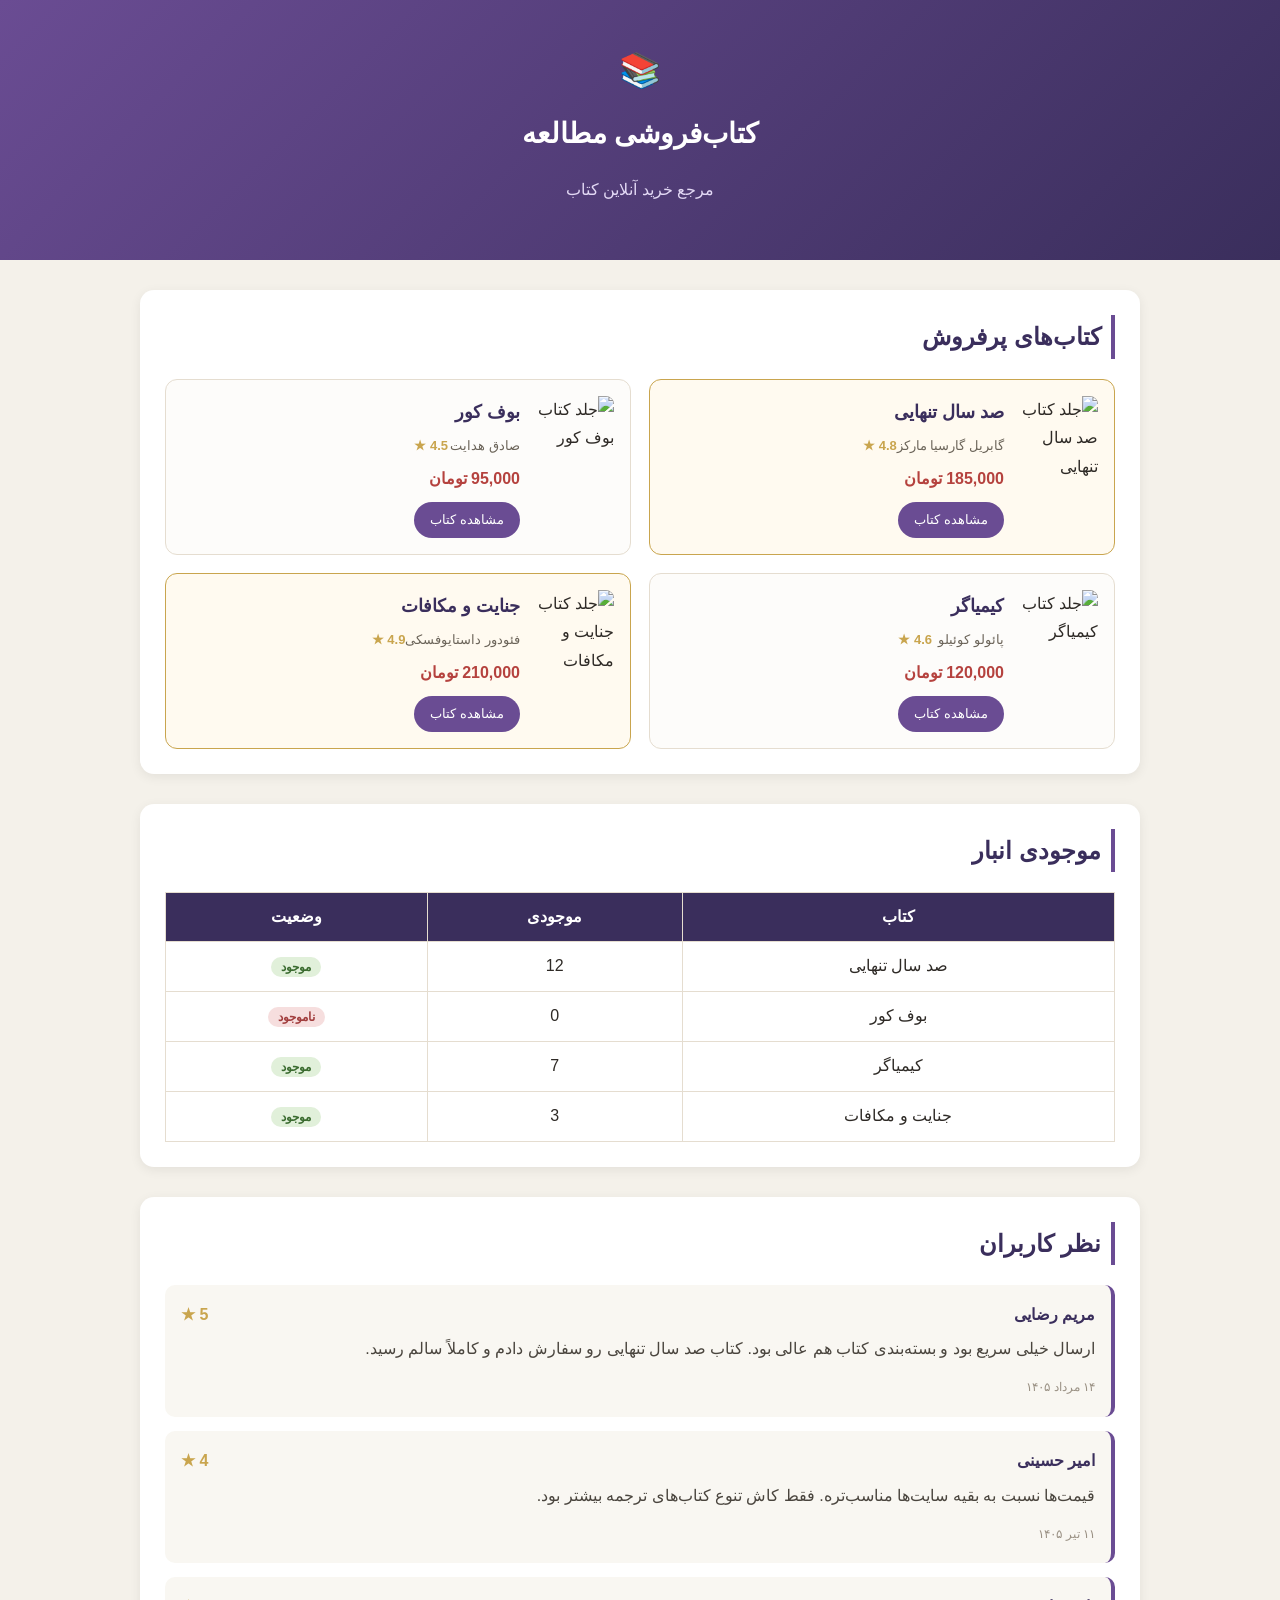
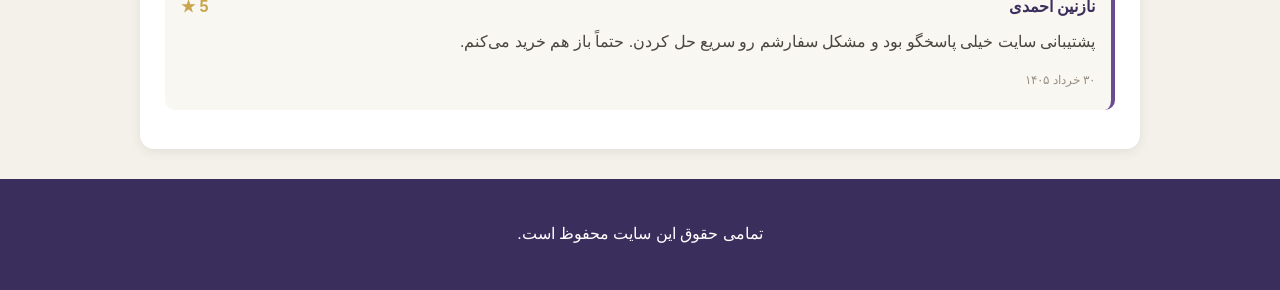
==== index.html @ b106aa8d "Add files via upload" ====
<!DOCTYPE html>
<html lang="fa" dir="rtl">

<head>
    <meta charset="UTF-8">
    <title>کتاب‌فروشی مطالعه</title>
    <link rel="stylesheet" href="style.css">
</head>

<body>

    <header id="header">
        <span class="logo">📚</span>
        <h1>کتاب‌فروشی مطالعه</h1>
        <p class="description">مرجع خرید آنلاین کتاب</p>
    </header>

    <main>

        <section id="books" class="section">

            <h2>کتاب‌های پرفروش</h2>

            <div class="book-grid">

                <article class="book" data-id="1" data-featured="true">
                    <img class="book-cover" src="https://picsum.photos/seed/book1/160/220" alt="جلد کتاب صد سال تنهایی">
                    <div class="book-body">
                        <h3 class="book-title">صد سال تنهایی</h3>
                        <div class="meta">
                            <span class="author">گابریل گارسیا مارکز</span>
                            <span class="rating" data-value="4.8">4.8 ★</span>
                        </div>
                        <span class="price" data-toman="185000">185,000 تومان</span>
                        <a class="book-link" href="https://www.iranketab.ir/book/155-one-hundred-years-of-solitude">مشاهده کتاب</a>
                    </div>
                </article>

                <article class="book" data-id="2" data-featured="false">
                    <img class="book-cover" src="https://picsum.photos/seed/book2/160/220" alt="جلد کتاب بوف کور">
                    <div class="book-body">
                        <h3 class="book-title">بوف کور</h3>
                        <div class="meta">
                            <span class="author">صادق هدایت</span>
                            <span class="rating" data-value="4.5">4.5 ★</span>
                        </div>
                        <span class="price" data-toman="95000">95,000 تومان</span>
                        <a class="book-link" href="https://www.iranketab.ir/book/1335-the-blind-owl">مشاهده کتاب</a>
                    </div>
                </article>

                <article class="book" data-id="3" data-featured="false">
                    <img class="book-cover" src="https://picsum.photos/seed/book3/160/220" alt="جلد کتاب کیمیاگر">
                    <div class="book-body">
                        <h3 class="book-title">کیمیاگر</h3>
                        <div class="meta">
                            <span class="author">پائولو کوئیلو</span>
                            <span class="rating" data-value="4.6">4.6 ★</span>
                        </div>
                        <span class="price" data-toman="120000">120,000 تومان</span>
                        <a class="book-link" href="https://taaghche.com/book/1014/%DA%A9%DB%8C%D9%85%DB%8C%D8%A7%DA%AF%D8%B1">مشاهده کتاب</a>
                    </div>
                </article>

                <article class="book" data-id="4" data-featured="true">
                    <img class="book-cover" src="https://picsum.photos/seed/book4/160/220" alt="جلد کتاب جنایت و مکافات">
                    <div class="book-body">
                        <h3 class="book-title">جنایت و مکافات</h3>
                        <div class="meta">
                            <span class="author">فئودور داستایوفسکی</span>
                            <span class="rating" data-value="4.9">4.9 ★</span>
                        </div>
                        <span class="price" data-toman="210000">210,000 تومان</span>
                        <a class="book-link" href="https://www.iranketab.ir/book/849-crime-and-punishment">مشاهده کتاب</a>
                    </div>
                </article>

            </div>

        </section>

        <section id="stock" class="section">

            <h2>موجودی انبار</h2>

            <table id="stock-table">
                <thead>
                    <tr>
                        <th>کتاب</th>
                        <th>موجودی</th>
                        <th>وضعیت</th>
                    </tr>
                </thead>
                <tbody>
                    <tr>
                        <td>صد سال تنهایی</td>
                        <td>12</td>
                        <td><span class="badge in-stock">موجود</span></td>
                    </tr>
                    <tr>
                        <td>بوف کور</td>
                        <td>0</td>
                        <td><span class="badge out-of-stock">ناموجود</span></td>
                    </tr>
                    <tr>
                        <td>کیمیاگر</td>
                        <td>7</td>
                        <td><span class="badge in-stock">موجود</span></td>
                    </tr>
                    <tr>
                        <td>جنایت و مکافات</td>
                        <td>3</td>
                        <td><span class="badge in-stock">موجود</span></td>
                    </tr>
                </tbody>
            </table>

        </section>

        <section id="reviews" class="section">

            <h2>نظر کاربران</h2>

            <div class="review-list">

                <div class="review" data-user-id="101">
                    <div class="review-head">
                        <span class="user-name">مریم رضایی</span>
                        <span class="review-rating" data-value="5">5 ★</span>
                    </div>
                    <p class="review-text">
                        ارسال خیلی سریع بود و بسته‌بندی کتاب هم عالی بود. کتاب صد سال تنهایی رو سفارش دادم و کاملاً سالم رسید.
                    </p>
                    <span class="review-date" data-date="2026-08-14">۱۴ مرداد ۱۴۰۵</span>
                </div>

                <div class="review" data-user-id="102">
                    <div class="review-head">
                        <span class="user-name">امیر حسینی</span>
                        <span class="review-rating" data-value="4">4 ★</span>
                    </div>
                    <p class="review-text">
                        قیمت‌ها نسبت به بقیه سایت‌ها مناسب‌تره. فقط کاش تنوع کتاب‌های ترجمه بیشتر بود.
                    </p>
                    <span class="review-date" data-date="2026-07-02">۱۱ تیر ۱۴۰۵</span>
                </div>

                <div class="review" data-user-id="103">
                    <div class="review-head">
                        <span class="user-name">نازنین احمدی</span>
                        <span class="review-rating" data-value="5">5 ★</span>
                    </div>
                    <p class="review-text">
                        پشتیبانی سایت خیلی پاسخگو بود و مشکل سفارشم رو سریع حل کردن. حتماً باز هم خرید می‌کنم.
                    </p>
                    <span class="review-date" data-date="2026-06-20">۳۰ خرداد ۱۴۰۵</span>
                </div>

            </div>

        </section>

    </main>

    <footer id="footer">
        <p>تمامی حقوق این سایت محفوظ است.</p>
    </footer>

</body>

</html>
---- style.css ----
body {
    margin: 0;
    padding: 0;
    font-family: Tahoma, Arial, sans-serif;
    background-color: #f4f1ea;
    color: #2e2a26;
    line-height: 1.8;
}

#header {
    background: linear-gradient(135deg, #6a4c93, #3a2e5c);
    color: white;
    text-align: center;
    padding: 40px 20px;
}

.logo {
    font-size: 34px;
}

#header h1 {
    margin: 8px 0 0 0;
    font-size: 28px;
}

.description {
    color: #e3d9f5;
}

.section {
    width: 90%;
    max-width: 950px;
    margin: 30px auto;
    padding: 25px;
    background-color: white;
    border-radius: 14px;
    box-shadow: 0 3px 12px rgba(0, 0, 0, 0.07);
}

.section h2 {
    color: #3a2e5c;
    border-right: 4px solid #6a4c93;
    padding-right: 10px;
    margin-top: 0;
}

.book-grid {
    display: grid;
    grid-template-columns: 1fr 1fr;
    gap: 18px;
    margin-top: 20px;
}

.book {
    display: flex;
    gap: 14px;
    padding: 16px;
    border: 1px solid #e5ddd0;
    border-radius: 12px;
    background-color: #fdfcfa;
}

.book[data-featured="true"] {
    border-color: #c9a54e;
    background-color: #fffaf0;
}

.book-cover {
    width: 80px;
    height: 110px;
    object-fit: cover;
    border-radius: 8px;
    flex-shrink: 0;
}

.book-title {
    margin: 0 0 6px 0;
    color: #3a2e5c;
    font-size: 18px;
}

.meta {
    display: flex;
    justify-content: space-between;
    font-size: 13px;
    color: #6b6459;
    margin-bottom: 8px;
}

.rating {
    color: #c9a54e;
    font-weight: bold;
}

.price {
    display: block;
    color: #b5423e;
    font-weight: bold;
    margin-bottom: 8px;
}

.book-link {
    display: inline-block;
    padding: 6px 16px;
    background-color: #6a4c93;
    color: white;
    text-decoration: none;
    border-radius: 20px;
    font-size: 13px;
}

.book-link:hover {
    background-color: #3a2e5c;
}

table {
    width: 100%;
    border-collapse: collapse;
    margin-top: 15px;
}

thead {
    background-color: #3a2e5c;
    color: white;
}

th, td {
    padding: 10px;
    border: 1px solid #e5ddd0;
    text-align: center;
}

.badge {
    padding: 3px 10px;
    border-radius: 12px;
    font-size: 12px;
    font-weight: bold;
}

.badge.in-stock {
    background-color: #e1f0da;
    color: #3a6b2f;
}

.badge.out-of-stock {
    background-color: #f6dede;
    color: #a13d3d;
}

.review-list {
    margin-top: 18px;
}

.review {
    padding: 16px;
    margin-bottom: 14px;
    border-radius: 10px;
    background-color: #f9f7f2;
    border-right: 4px solid #6a4c93;
}

.review-head {
    display: flex;
    justify-content: space-between;
    margin-bottom: 6px;
}

.user-name {
    font-weight: bold;
    color: #3a2e5c;
}

.review-rating {
    color: #c9a54e;
    font-weight: bold;
}

.review-text {
    margin: 0 0 8px 0;
    color: #4a453e;
}

.review-date {
    font-size: 12px;
    color: #9a9184;
}

#footer {
    background-color: #3a2e5c;
    color: white;
    text-align: center;
    padding: 25px 20px;
    margin-top: 30px;
}

@media (max-width: 700px) {
    .book-grid {
        grid-template-columns: 1fr;
    }
}
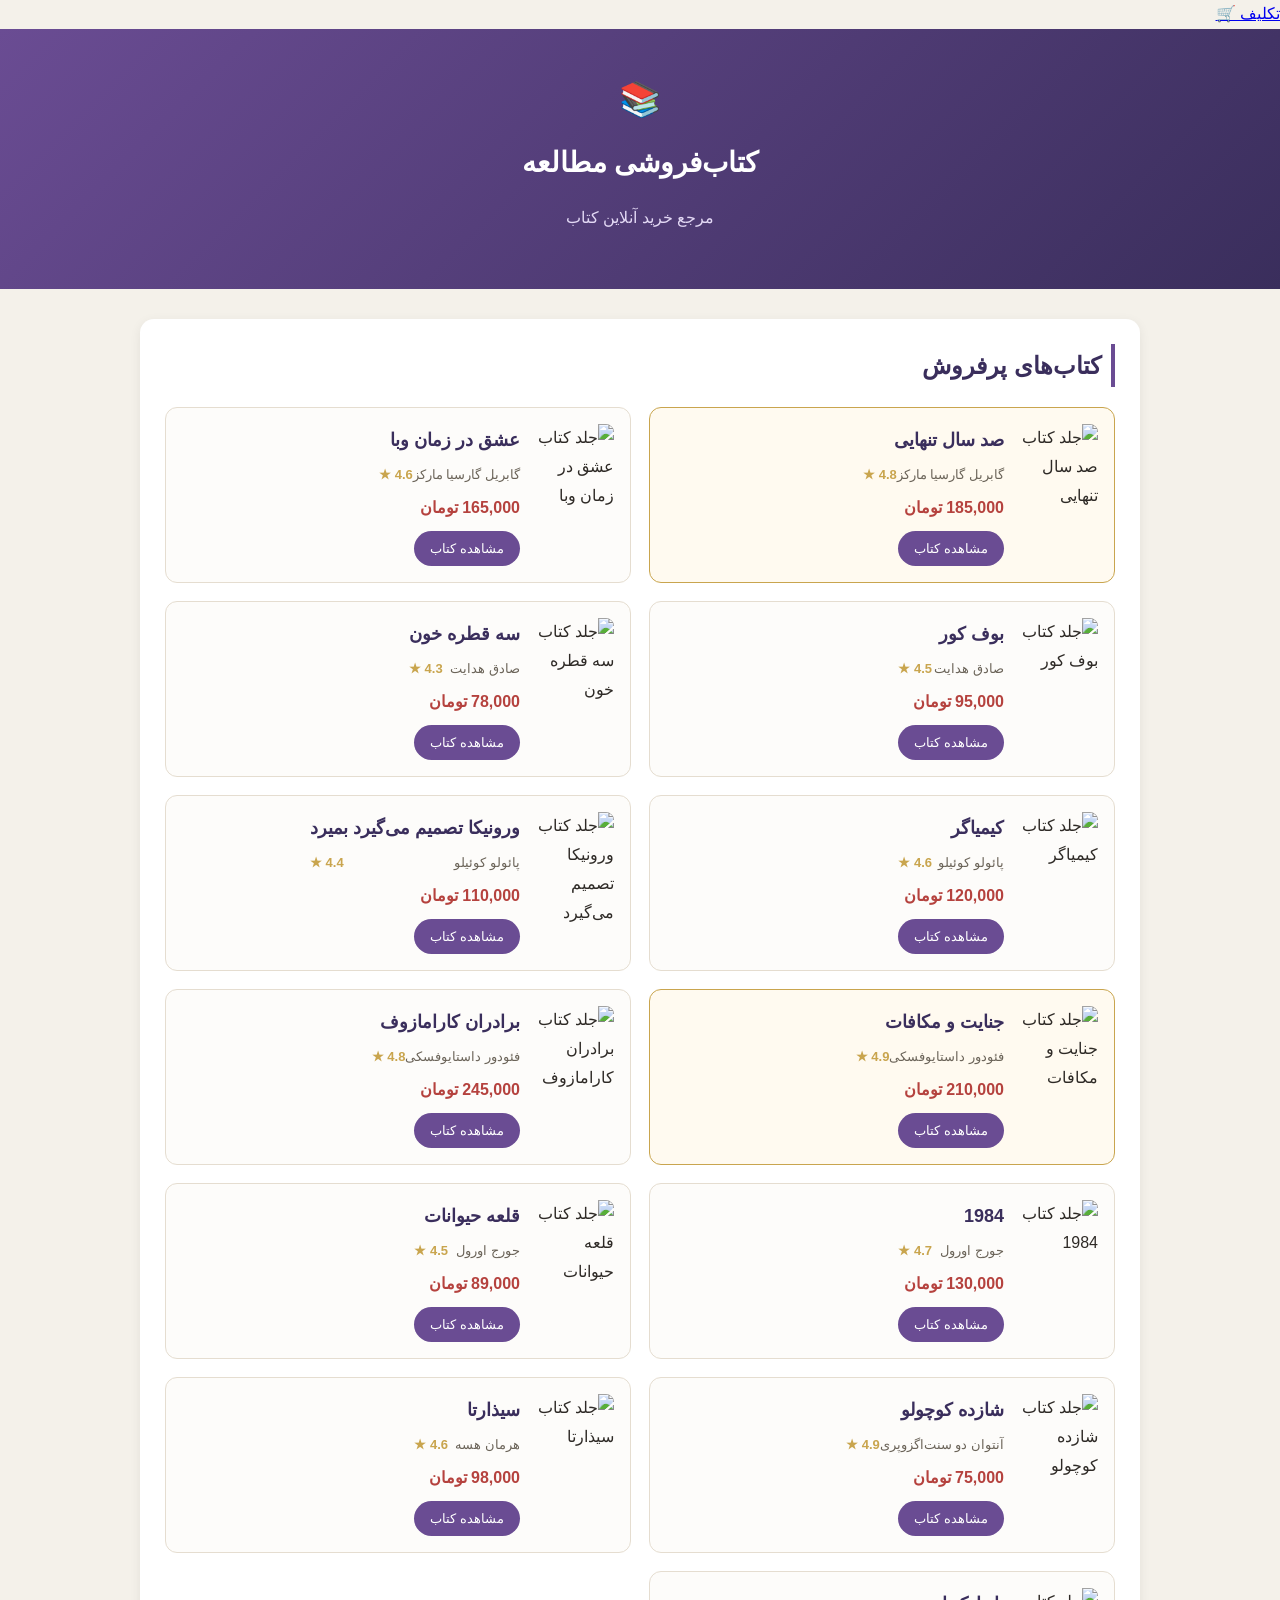
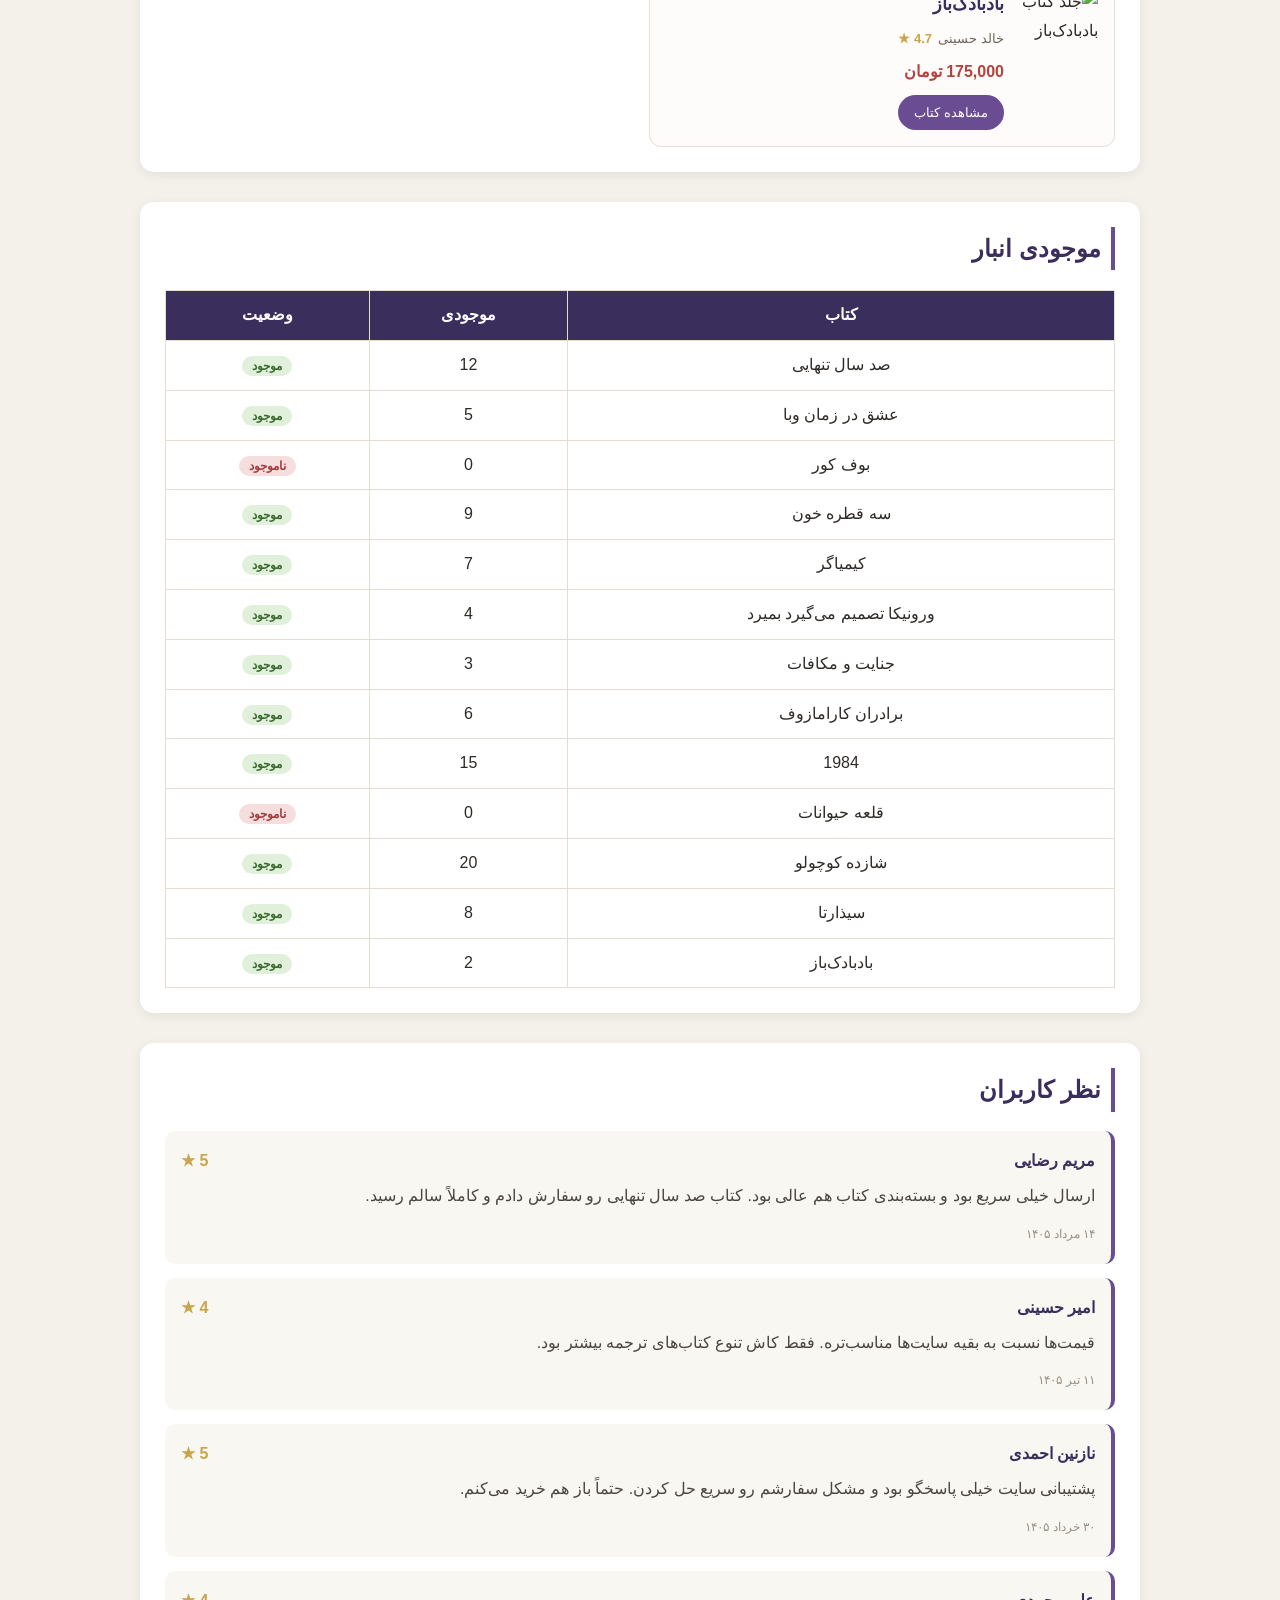
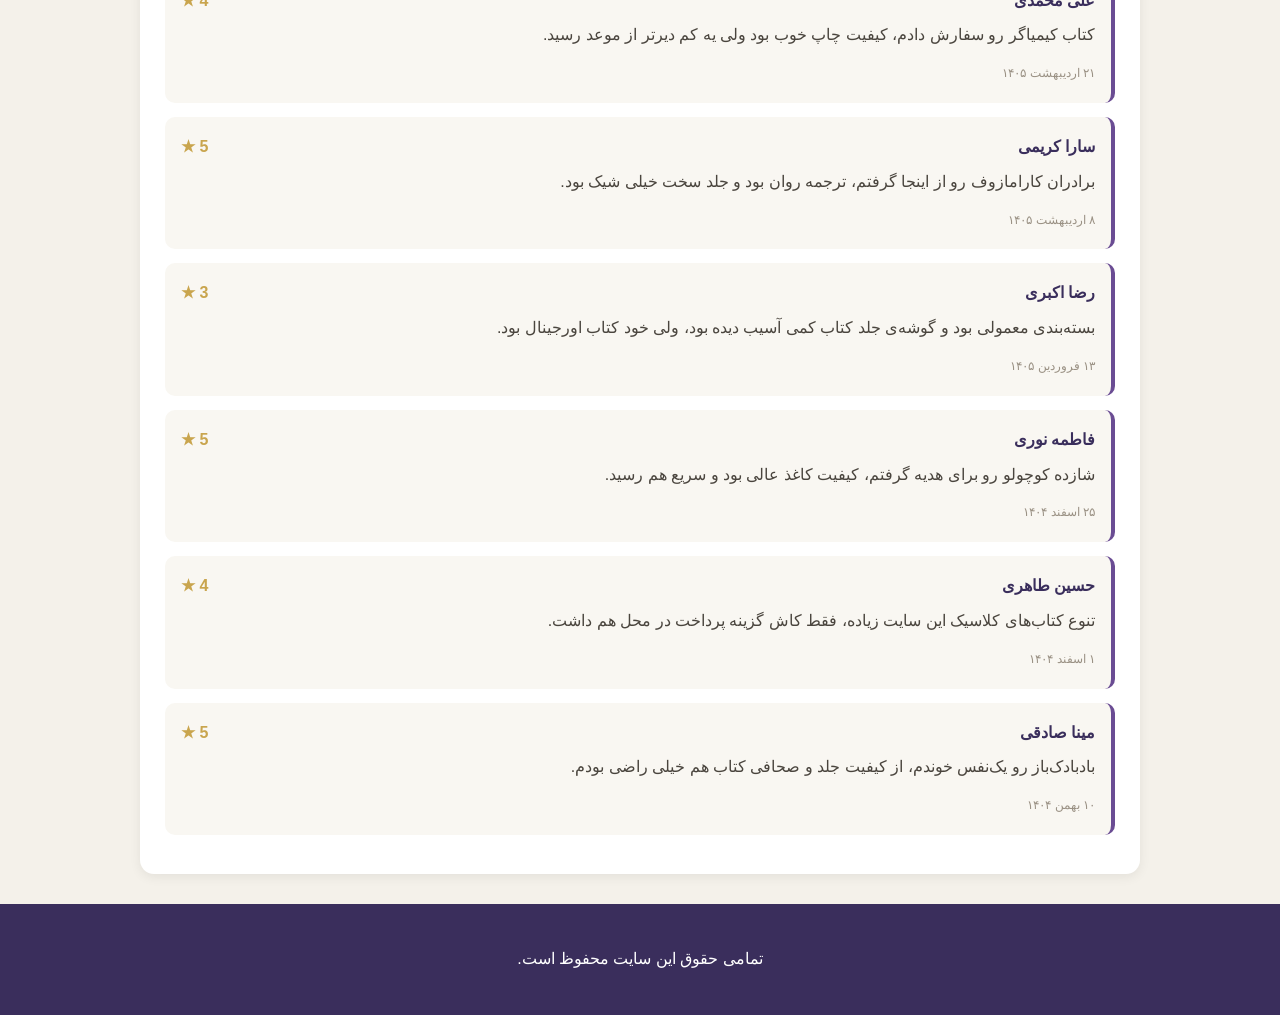
==== commit 20426789: "Update index.html" ====
--- a/index.html
+++ b/index.html
@@ -9,6 +9,10 @@
 
 <body>
 
+    <nav id="nav-menu">
+        <a href="homework.html">تکلیف 🛒</a>
+    </nav>
+
     <header id="header">
         <span class="logo">📚</span>
         <h1>کتاب‌فروشی مطالعه</h1>
@@ -24,7 +28,7 @@
             <div class="book-grid">
 
                 <article class="book" data-id="1" data-featured="true">
-                    <img class="book-cover" src="https://picsum.photos/seed/book1/160/220" alt="جلد کتاب صد سال تنهایی">
+                    <img class="book-cover" src="https://covers.openlibrary.org/b/isbn/9780060883287-L.jpg" alt="جلد کتاب صد سال تنهایی">
                     <div class="book-body">
                         <h3 class="book-title">صد سال تنهایی</h3>
                         <div class="meta">
@@ -37,7 +41,20 @@
                 </article>
 
                 <article class="book" data-id="2" data-featured="false">
-                    <img class="book-cover" src="https://picsum.photos/seed/book2/160/220" alt="جلد کتاب بوف کور">
+                    <img class="book-cover" src="https://covers.openlibrary.org/b/isbn/9780307389732-L.jpg" alt="جلد کتاب عشق در زمان وبا">
+                    <div class="book-body">
+                        <h3 class="book-title">عشق در زمان وبا</h3>
+                        <div class="meta">
+                            <span class="author">گابریل گارسیا مارکز</span>
+                            <span class="rating" data-value="4.6">4.6 ★</span>
+                        </div>
+                        <span class="price" data-toman="165000">165,000 تومان</span>
+                        <a class="book-link" href="https://taaghche.com/book/9457">مشاهده کتاب</a>
+                    </div>
+                </article>
+
+                <article class="book" data-id="3" data-featured="false">
+                    <img class="book-cover" src="https://placehold.co/160x220/6a4c93/ffffff?text=%D8%A8%D9%88%D9%81%20%DA%A9%D9%88%D8%B1" alt="جلد کتاب بوف کور">
                     <div class="book-body">
                         <h3 class="book-title">بوف کور</h3>
                         <div class="meta">
@@ -49,8 +66,21 @@
                     </div>
                 </article>
 
-                <article class="book" data-id="3" data-featured="false">
-                    <img class="book-cover" src="https://picsum.photos/seed/book3/160/220" alt="جلد کتاب کیمیاگر">
+                <article class="book" data-id="4" data-featured="false">
+                    <img class="book-cover" src="https://placehold.co/160x220/6a4c93/ffffff?text=%D8%B3%D9%87%20%D9%82%D8%B7%D8%B1%D9%87%20%D8%AE%D9%88%D9%86" alt="جلد کتاب سه قطره خون">
+                    <div class="book-body">
+                        <h3 class="book-title">سه قطره خون</h3>
+                        <div class="meta">
+                            <span class="author">صادق هدایت</span>
+                            <span class="rating" data-value="4.3">4.3 ★</span>
+                        </div>
+                        <span class="price" data-toman="78000">78,000 تومان</span>
+                        <a class="book-link" href="https://www.iranketab.ir/book/6789-se-ghatre-khoon">مشاهده کتاب</a>
+                    </div>
+                </article>
+
+                <article class="book" data-id="5" data-featured="false">
+                    <img class="book-cover" src="https://covers.openlibrary.org/b/isbn/9780062315007-L.jpg" alt="جلد کتاب کیمیاگر">
                     <div class="book-body">
                         <h3 class="book-title">کیمیاگر</h3>
                         <div class="meta">
@@ -62,8 +92,21 @@
                     </div>
                 </article>
 
-                <article class="book" data-id="4" data-featured="true">
-                    <img class="book-cover" src="https://picsum.photos/seed/book4/160/220" alt="جلد کتاب جنایت و مکافات">
+                <article class="book" data-id="6" data-featured="false">
+                    <img class="book-cover" src="https://covers.openlibrary.org/b/isbn/9780060527991-L.jpg" alt="جلد کتاب ورونیکا تصمیم می‌گیرد بمیرد">
+                    <div class="book-body">
+                        <h3 class="book-title">ورونیکا تصمیم می‌گیرد بمیرد</h3>
+                        <div class="meta">
+                            <span class="author">پائولو کوئیلو</span>
+                            <span class="rating" data-value="4.4">4.4 ★</span>
+                        </div>
+                        <span class="price" data-toman="110000">110,000 تومان</span>
+                        <a class="book-link" href="https://taaghche.com/book/2231">مشاهده کتاب</a>
+                    </div>
+                </article>
+
+                <article class="book" data-id="7" data-featured="true">
+                    <img class="book-cover" src="https://covers.openlibrary.org/b/isbn/9780486415871-L.jpg" alt="جلد کتاب جنایت و مکافات">
                     <div class="book-body">
                         <h3 class="book-title">جنایت و مکافات</h3>
                         <div class="meta">
@@ -72,6 +115,84 @@
                         </div>
                         <span class="price" data-toman="210000">210,000 تومان</span>
                         <a class="book-link" href="https://www.iranketab.ir/book/849-crime-and-punishment">مشاهده کتاب</a>
+                    </div>
+                </article>
+
+                <article class="book" data-id="8" data-featured="false">
+                    <img class="book-cover" src="https://covers.openlibrary.org/b/isbn/9780374528379-L.jpg" alt="جلد کتاب برادران کارامازوف">
+                    <div class="book-body">
+                        <h3 class="book-title">برادران کارامازوف</h3>
+                        <div class="meta">
+                            <span class="author">فئودور داستایوفسکی</span>
+                            <span class="rating" data-value="4.8">4.8 ★</span>
+                        </div>
+                        <span class="price" data-toman="245000">245,000 تومان</span>
+                        <a class="book-link" href="https://www.iranketab.ir/book/2231-the-brothers-karamazov">مشاهده کتاب</a>
+                    </div>
+                </article>
+
+                <article class="book" data-id="9" data-featured="false">
+                    <img class="book-cover" src="https://covers.openlibrary.org/b/isbn/9780451524935-L.jpg" alt="جلد کتاب 1984">
+                    <div class="book-body">
+                        <h3 class="book-title">1984</h3>
+                        <div class="meta">
+                            <span class="author">جورج اورول</span>
+                            <span class="rating" data-value="4.7">4.7 ★</span>
+                        </div>
+                        <span class="price" data-toman="130000">130,000 تومان</span>
+                        <a class="book-link" href="https://taaghche.com/book/1235/1984">مشاهده کتاب</a>
+                    </div>
+                </article>
+
+                <article class="book" data-id="10" data-featured="false">
+                    <img class="book-cover" src="https://covers.openlibrary.org/b/isbn/9780451526342-L.jpg" alt="جلد کتاب قلعه حیوانات">
+                    <div class="book-body">
+                        <h3 class="book-title">قلعه حیوانات</h3>
+                        <div class="meta">
+                            <span class="author">جورج اورول</span>
+                            <span class="rating" data-value="4.5">4.5 ★</span>
+                        </div>
+                        <span class="price" data-toman="89000">89,000 تومان</span>
+                        <a class="book-link" href="https://www.iranketab.ir/book/4012-animal-farm">مشاهده کتاب</a>
+                    </div>
+                </article>
+
+                <article class="book" data-id="11" data-featured="false">
+                    <img class="book-cover" src="https://covers.openlibrary.org/b/isbn/9780156012195-L.jpg" alt="جلد کتاب شازده کوچولو">
+                    <div class="book-body">
+                        <h3 class="book-title">شازده کوچولو</h3>
+                        <div class="meta">
+                            <span class="author">آنتوان دو سنت‌اگزوپری</span>
+                            <span class="rating" data-value="4.9">4.9 ★</span>
+                        </div>
+                        <span class="price" data-toman="75000">75,000 تومان</span>
+                        <a class="book-link" href="https://taaghche.com/book/321/%D8%B4%D8%A7%D8%B2%D8%AF%D9%87-%DA%A9%D9%88%DA%86%D9%88%D9%84%D9%88">مشاهده کتاب</a>
+                    </div>
+                </article>
+
+                <article class="book" data-id="12" data-featured="false">
+                    <img class="book-cover" src="https://covers.openlibrary.org/b/isbn/9780553208849-L.jpg" alt="جلد کتاب سیذارتا">
+                    <div class="book-body">
+                        <h3 class="book-title">سیذارتا</h3>
+                        <div class="meta">
+                            <span class="author">هرمان هسه</span>
+                            <span class="rating" data-value="4.6">4.6 ★</span>
+                        </div>
+                        <span class="price" data-toman="98000">98,000 تومان</span>
+                        <a class="book-link" href="https://www.iranketab.ir/book/5541-siddhartha">مشاهده کتاب</a>
+                    </div>
+                </article>
+
+                <article class="book" data-id="13" data-featured="false">
+                    <img class="book-cover" src="https://covers.openlibrary.org/b/isbn/9781594631931-L.jpg" alt="جلد کتاب بادبادک‌باز">
+                    <div class="book-body">
+                        <h3 class="book-title">بادبادک‌باز</h3>
+                        <div class="meta">
+                            <span class="author">خالد حسینی</span>
+                            <span class="rating" data-value="4.7">4.7 ★</span>
+                        </div>
+                        <span class="price" data-toman="175000">175,000 تومان</span>
+                        <a class="book-link" href="https://taaghche.com/book/778/%D8%A8%D8%A7%D8%AF%D8%A8%D8%A7%D8%AF%DA%A9-%D8%A8%D8%A7%D8%B2">مشاهده کتاب</a>
                     </div>
                 </article>
 
@@ -98,20 +219,65 @@
                         <td><span class="badge in-stock">موجود</span></td>
                     </tr>
                     <tr>
+                        <td>عشق در زمان وبا</td>
+                        <td>5</td>
+                        <td><span class="badge in-stock">موجود</span></td>
+                    </tr>
+                    <tr>
                         <td>بوف کور</td>
                         <td>0</td>
                         <td><span class="badge out-of-stock">ناموجود</span></td>
                     </tr>
                     <tr>
+                        <td>سه قطره خون</td>
+                        <td>9</td>
+                        <td><span class="badge in-stock">موجود</span></td>
+                    </tr>
+                    <tr>
                         <td>کیمیاگر</td>
                         <td>7</td>
                         <td><span class="badge in-stock">موجود</span></td>
                     </tr>
                     <tr>
+                        <td>ورونیکا تصمیم می‌گیرد بمیرد</td>
+                        <td>4</td>
+                        <td><span class="badge in-stock">موجود</span></td>
+                    </tr>
+                    <tr>
                         <td>جنایت و مکافات</td>
                         <td>3</td>
                         <td><span class="badge in-stock">موجود</span></td>
                     </tr>
+                    <tr>
+                        <td>برادران کارامازوف</td>
+                        <td>6</td>
+                        <td><span class="badge in-stock">موجود</span></td>
+                    </tr>
+                    <tr>
+                        <td>1984</td>
+                        <td>15</td>
+                        <td><span class="badge in-stock">موجود</span></td>
+                    </tr>
+                    <tr>
+                        <td>قلعه حیوانات</td>
+                        <td>0</td>
+                        <td><span class="badge out-of-stock">ناموجود</span></td>
+                    </tr>
+                    <tr>
+                        <td>شازده کوچولو</td>
+                        <td>20</td>
+                        <td><span class="badge in-stock">موجود</span></td>
+                    </tr>
+                    <tr>
+                        <td>سیذارتا</td>
+                        <td>8</td>
+                        <td><span class="badge in-stock">موجود</span></td>
+                    </tr>
+                    <tr>
+                        <td>بادبادک‌باز</td>
+                        <td>2</td>
+                        <td><span class="badge in-stock">موجود</span></td>
+                    </tr>
                 </tbody>
             </table>
 
@@ -154,6 +320,72 @@
                         پشتیبانی سایت خیلی پاسخگو بود و مشکل سفارشم رو سریع حل کردن. حتماً باز هم خرید می‌کنم.
                     </p>
                     <span class="review-date" data-date="2026-06-20">۳۰ خرداد ۱۴۰۵</span>
+                </div>
+
+                <div class="review" data-user-id="104">
+                    <div class="review-head">
+                        <span class="user-name">علی محمدی</span>
+                        <span class="review-rating" data-value="4">4 ★</span>
+                    </div>
+                    <p class="review-text">
+                        کتاب کیمیاگر رو سفارش دادم، کیفیت چاپ خوب بود ولی یه کم دیرتر از موعد رسید.
+                    </p>
+                    <span class="review-date" data-date="2026-05-11">۲۱ اردیبهشت ۱۴۰۵</span>
+                </div>
+
+                <div class="review" data-user-id="105">
+                    <div class="review-head">
+                        <span class="user-name">سارا کریمی</span>
+                        <span class="review-rating" data-value="5">5 ★</span>
+                    </div>
+                    <p class="review-text">
+                        برادران کارامازوف رو از اینجا گرفتم، ترجمه روان بود و جلد سخت خیلی شیک بود.
+                    </p>
+                    <span class="review-date" data-date="2026-04-28">۸ اردیبهشت ۱۴۰۵</span>
+                </div>
+
+                <div class="review" data-user-id="106">
+                    <div class="review-head">
+                        <span class="user-name">رضا اکبری</span>
+                        <span class="review-rating" data-value="3">3 ★</span>
+                    </div>
+                    <p class="review-text">
+                        بسته‌بندی معمولی بود و گوشه‌ی جلد کتاب کمی آسیب دیده بود، ولی خود کتاب اورجینال بود.
+                    </p>
+                    <span class="review-date" data-date="2026-04-02">۱۳ فروردین ۱۴۰۵</span>
+                </div>
+
+                <div class="review" data-user-id="107">
+                    <div class="review-head">
+                        <span class="user-name">فاطمه نوری</span>
+                        <span class="review-rating" data-value="5">5 ★</span>
+                    </div>
+                    <p class="review-text">
+                        شازده کوچولو رو برای هدیه گرفتم، کیفیت کاغذ عالی بود و سریع هم رسید.
+                    </p>
+                    <span class="review-date" data-date="2026-03-15">۲۵ اسفند ۱۴۰۴</span>
+                </div>
+
+                <div class="review" data-user-id="108">
+                    <div class="review-head">
+                        <span class="user-name">حسین طاهری</span>
+                        <span class="review-rating" data-value="4">4 ★</span>
+                    </div>
+                    <p class="review-text">
+                        تنوع کتاب‌های کلاسیک این سایت زیاده، فقط کاش گزینه پرداخت در محل هم داشت.
+                    </p>
+                    <span class="review-date" data-date="2026-02-20">۱ اسفند ۱۴۰۴</span>
+                </div>
+
+                <div class="review" data-user-id="109">
+                    <div class="review-head">
+                        <span class="user-name">مینا صادقی</span>
+                        <span class="review-rating" data-value="5">5 ★</span>
+                    </div>
+                    <p class="review-text">
+                        بادبادک‌باز رو یک‌نفس خوندم، از کیفیت جلد و صحافی کتاب هم خیلی راضی بودم.
+                    </p>
+                    <span class="review-date" data-date="2026-01-30">۱۰ بهمن ۱۴۰۴</span>
                 </div>
 
             </div>
@@ -168,4 +400,4 @@
 
 </body>
 
-</html>+</html>
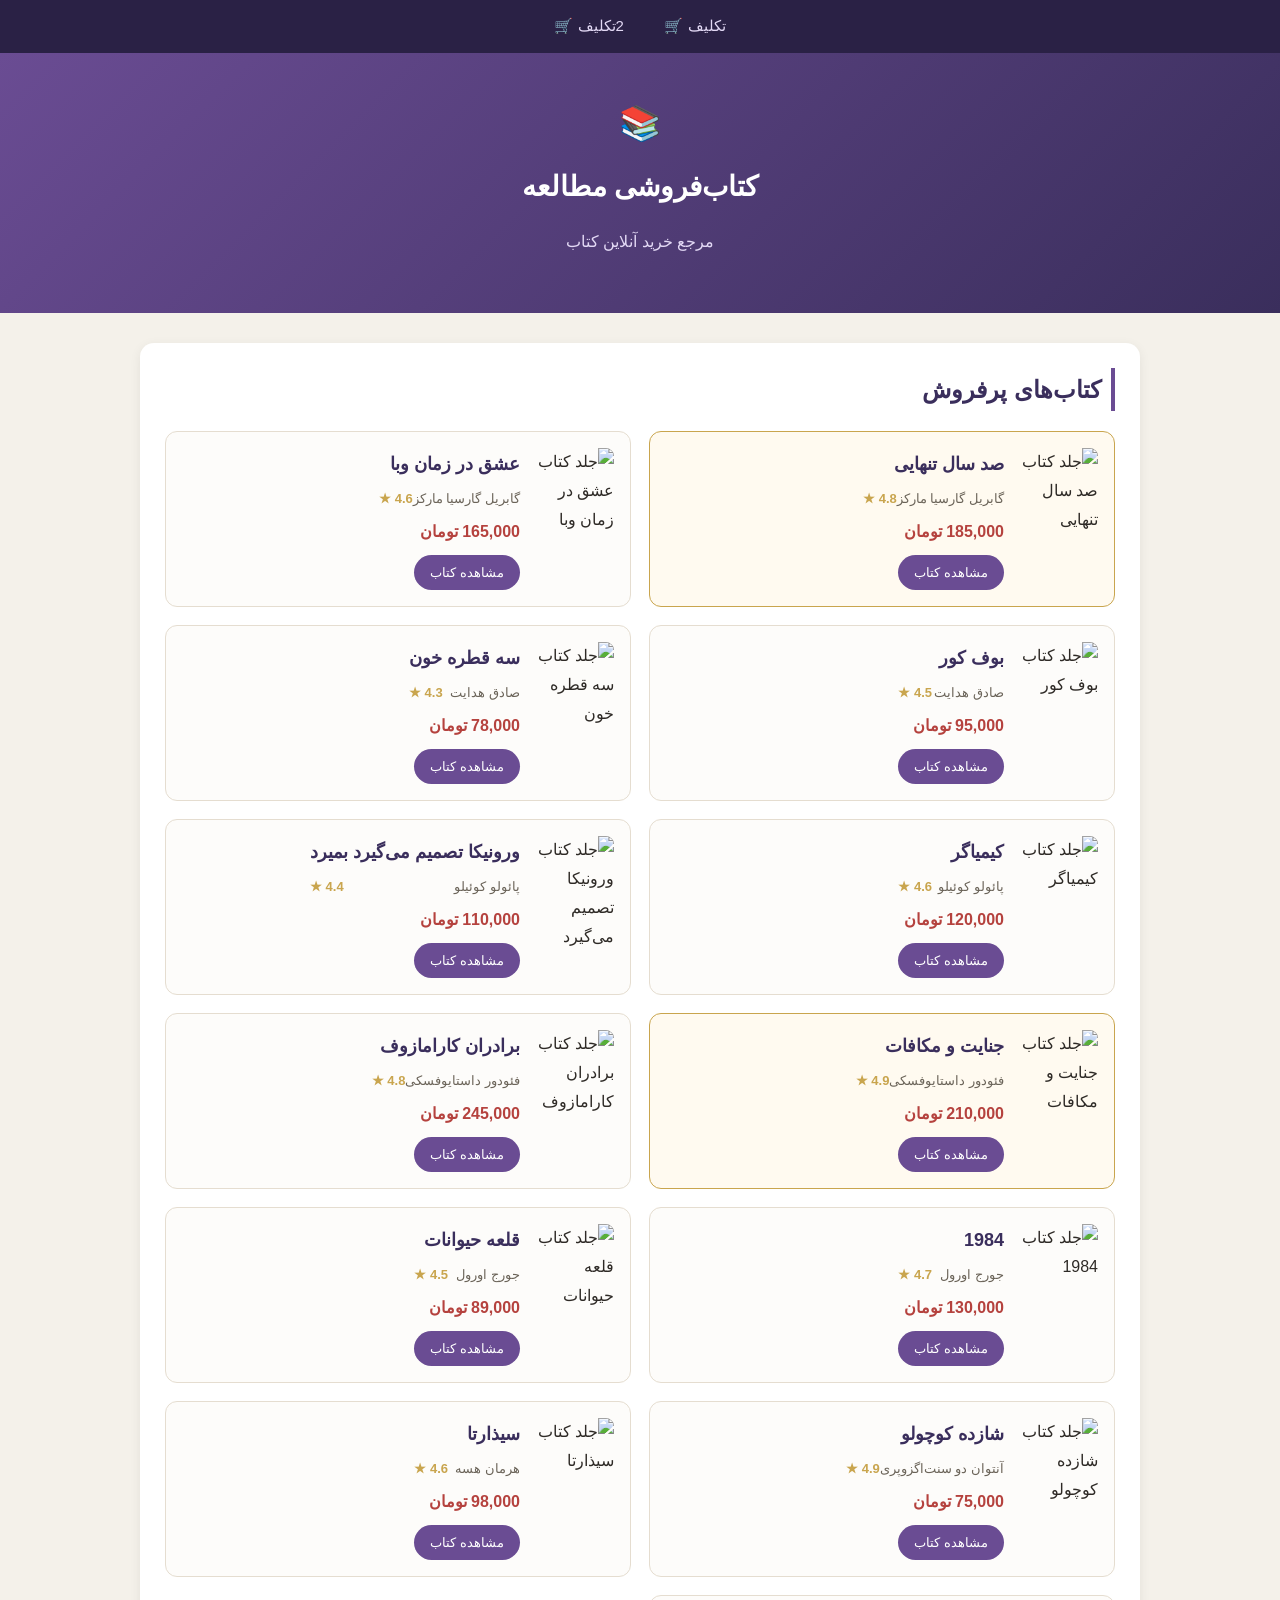
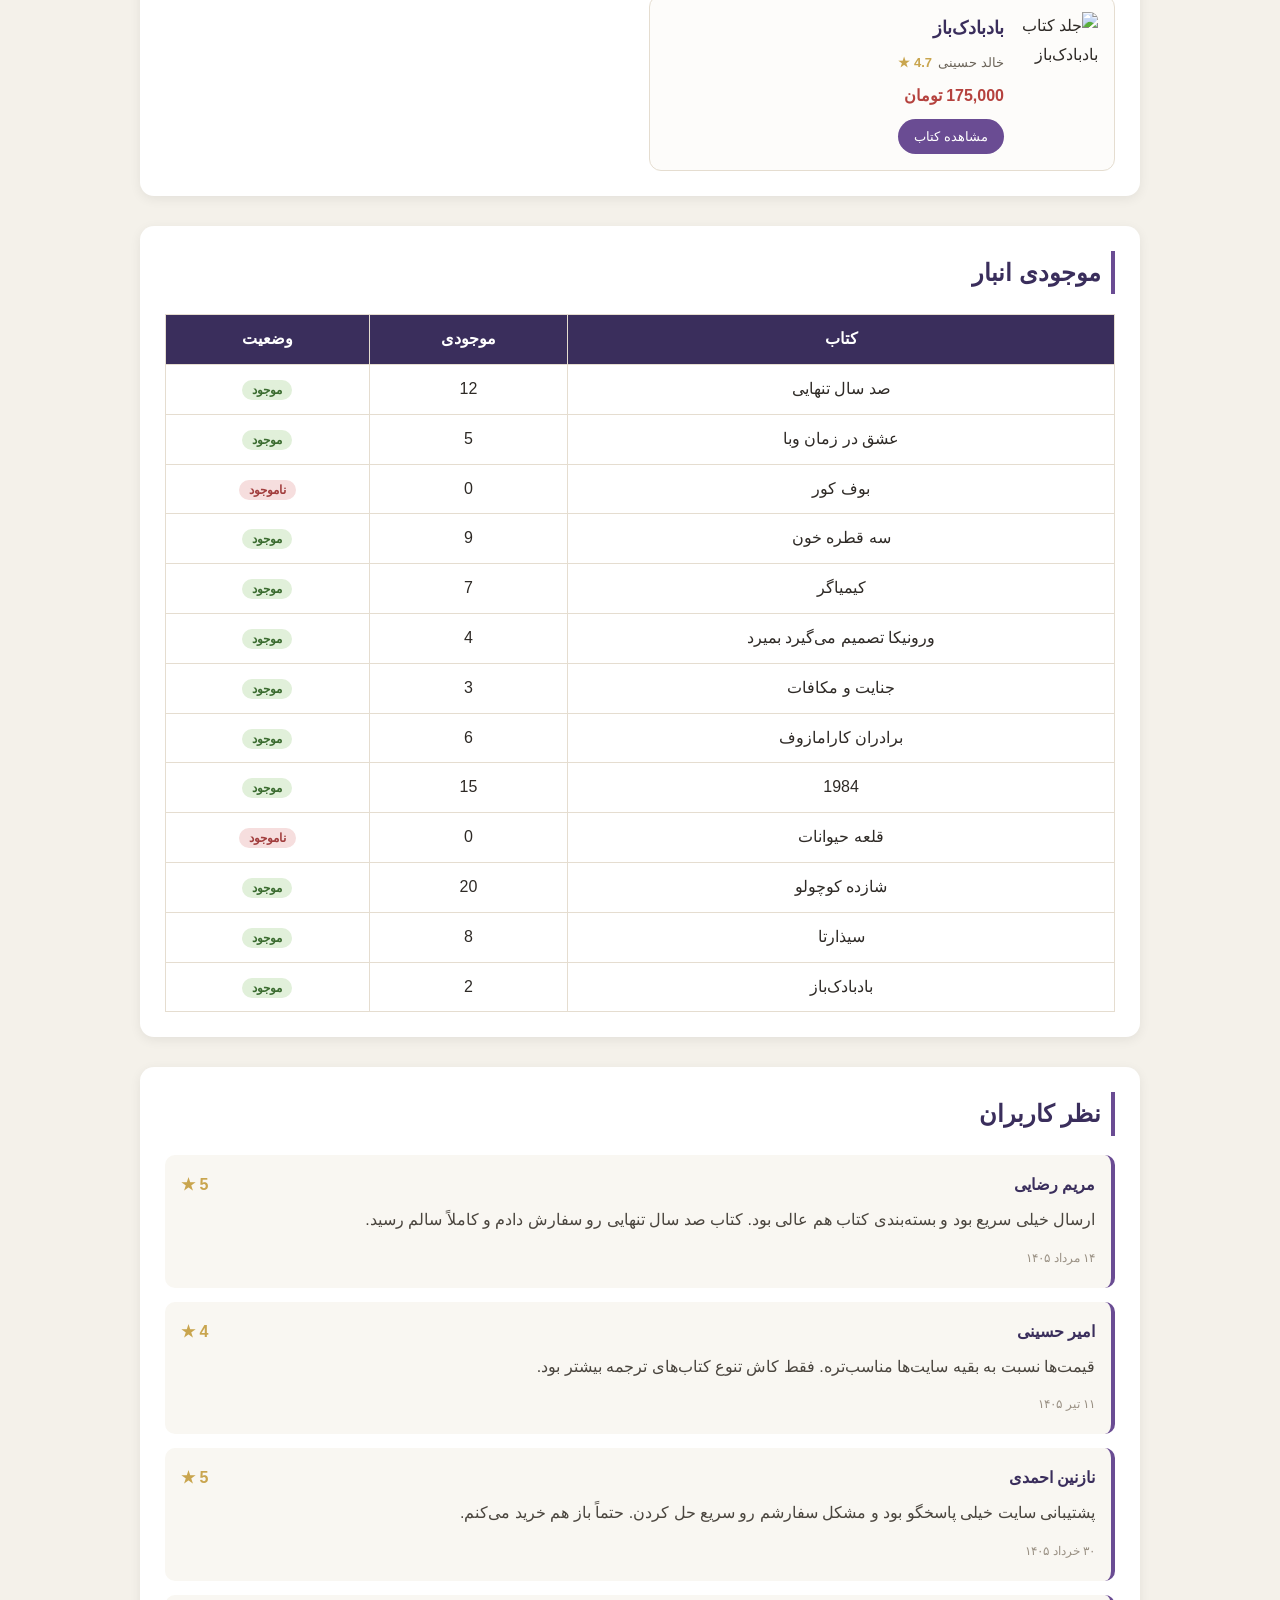
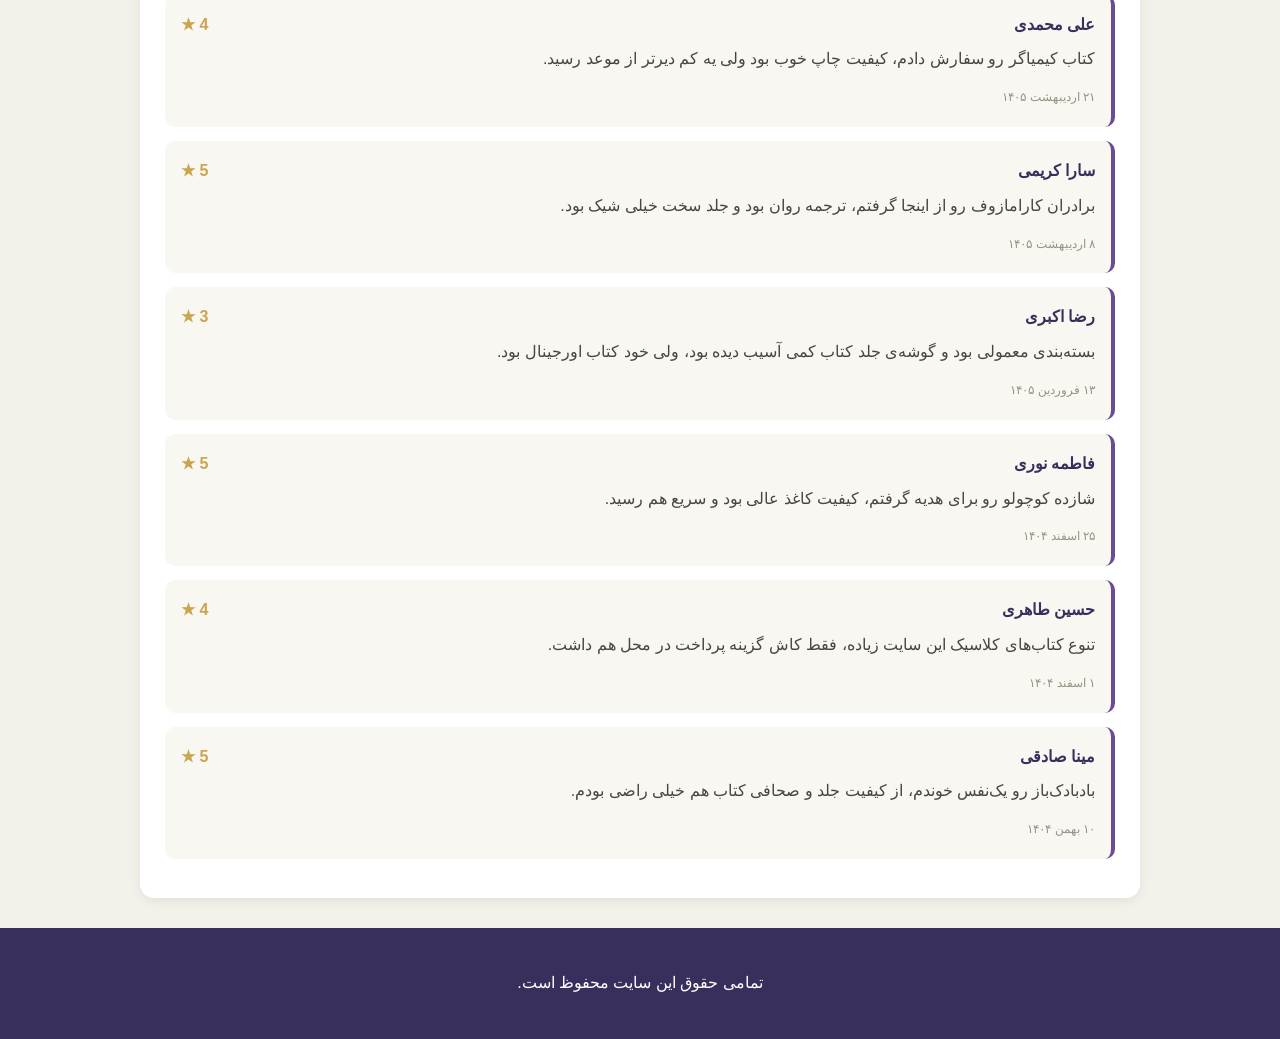
==== commit fdbdba5f: "Update index.html" ====
--- a/index.html
+++ b/index.html
@@ -11,6 +11,7 @@
 
     <nav id="nav-menu">
         <a href="homework.html">تکلیف 🛒</a>
+        <a href="person.html">2تکلیف 🛒</a>
     </nav>
 
     <header id="header">
--- a/style.css
+++ b/style.css
@@ -5,6 +5,27 @@
     background-color: #f4f1ea;
     color: #2e2a26;
     line-height: 1.8;
+}
+
+#nav-menu {
+    background-color: #2a2145;
+    padding: 12px 20px;
+    text-align: center;
+}
+
+#nav-menu a {
+    color: #e3d9f5;
+    text-decoration: none;
+    font-size: 15px;
+    padding: 8px 18px;
+    border-radius: 20px;
+    transition: background-color 0.2s;
+}
+
+#nav-menu a:hover,
+#nav-menu a.active {
+    background-color: #6a4c93;
+    color: white;
 }
 
 #header {
@@ -197,4 +218,100 @@
     .book-grid {
         grid-template-columns: 1fr;
     }
-}+}
+
+/* ---- Phone store (homework page) ---- */
+
+.brand-filter {
+    display: flex;
+    gap: 10px;
+    flex-wrap: wrap;
+    margin-bottom: 20px;
+}
+
+.brand-filter span {
+    padding: 6px 16px;
+    border-radius: 20px;
+    font-size: 13px;
+    font-weight: bold;
+    color: white;
+}
+
+.brand-filter .apple-dot { background-color: #555555; }
+.brand-filter .samsung-dot { background-color: #1428a0; }
+.brand-filter .xiaomi-dot { background-color: #ff6900; }
+
+.phone-grid {
+    display: grid;
+    grid-template-columns: repeat(auto-fill, minmax(220px, 1fr));
+    gap: 20px;
+    margin-top: 20px;
+}
+
+.phone-card {
+    border: 1px solid #e5ddd0;
+    border-radius: 12px;
+    background-color: #fdfcfa;
+    overflow: hidden;
+    display: flex;
+    flex-direction: column;
+}
+
+.phone-image {
+    width: 100%;
+    height: 180px;
+    object-fit: cover;
+    display: block;
+}
+
+.phone-body {
+    padding: 14px;
+    display: flex;
+    flex-direction: column;
+    gap: 6px;
+    flex-grow: 1;
+}
+
+.brand-badge {
+    align-self: flex-start;
+    font-size: 11px;
+    font-weight: bold;
+    color: white;
+    padding: 3px 10px;
+    border-radius: 10px;
+}
+
+.brand-badge[data-brand="apple"] { background-color: #555555; }
+.brand-badge[data-brand="samsung"] { background-color: #1428a0; }
+.brand-badge[data-brand="xiaomi"] { background-color: #ff6900; }
+
+.phone-title {
+    margin: 0;
+    font-size: 16px;
+    color: #3a2e5c;
+}
+
+.phone-specs {
+    font-size: 13px;
+    color: #6b6459;
+    margin: 0;
+}
+
+.phone-footer {
+    margin-top: auto;
+    display: flex;
+    justify-content: space-between;
+    align-items: center;
+}
+
+.phone-price {
+    color: #b5423e;
+    font-weight: bold;
+    font-size: 14px;
+}
+
+.phone-rating {
+    color: #c9a54e;
+    font-weight: bold;
+    font-size: 13px;
+}
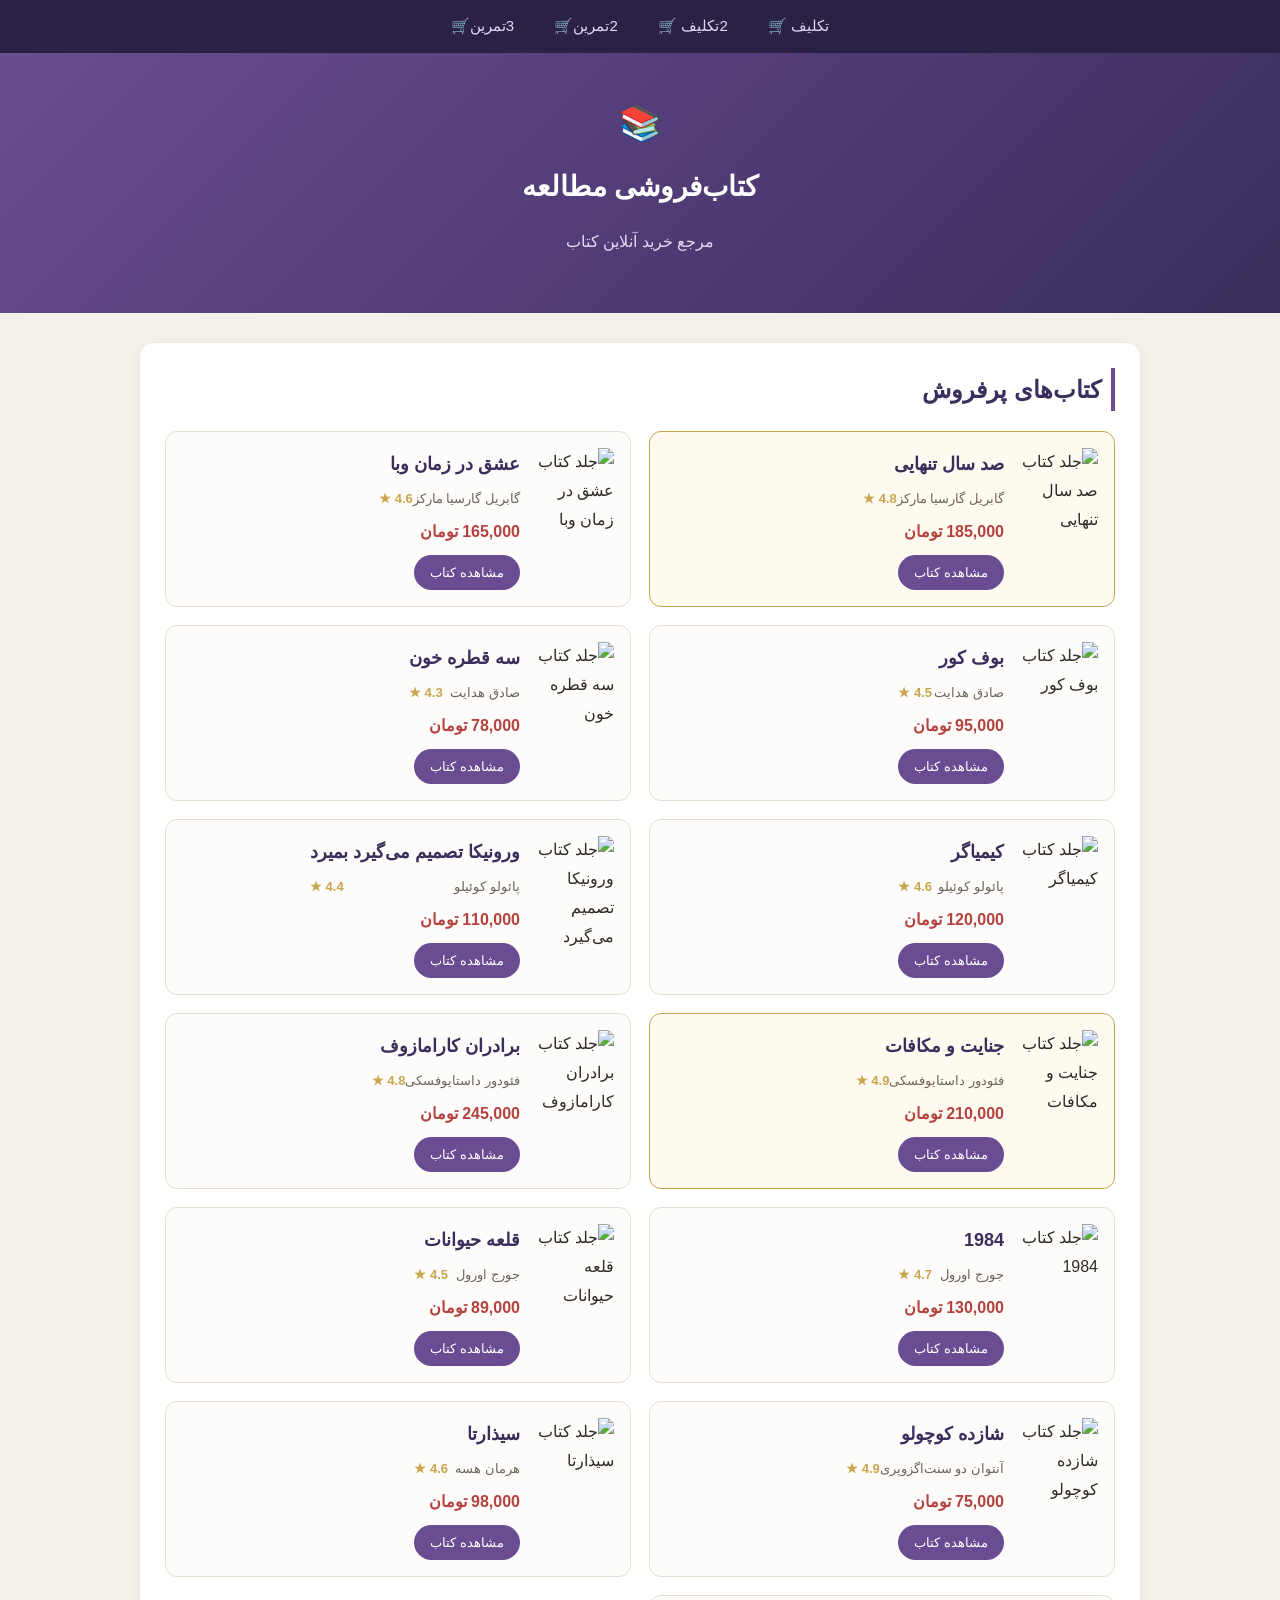
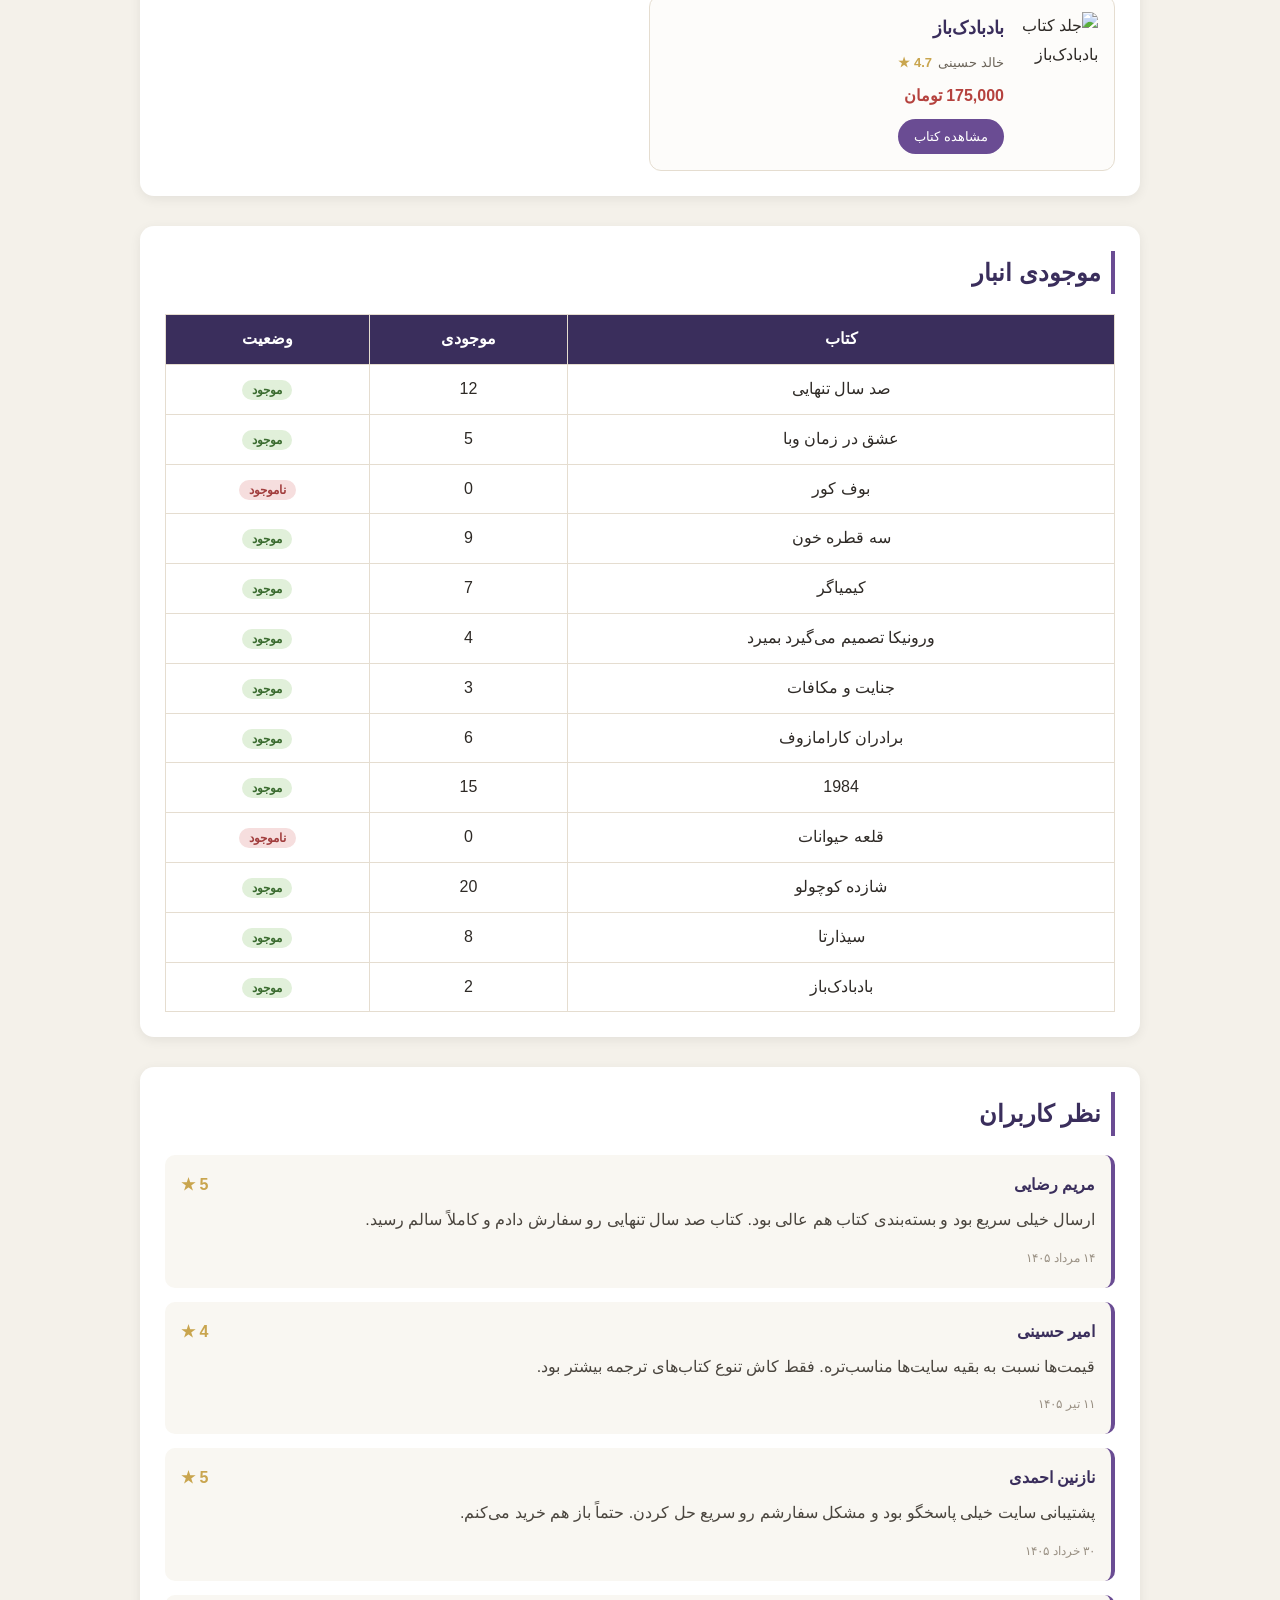
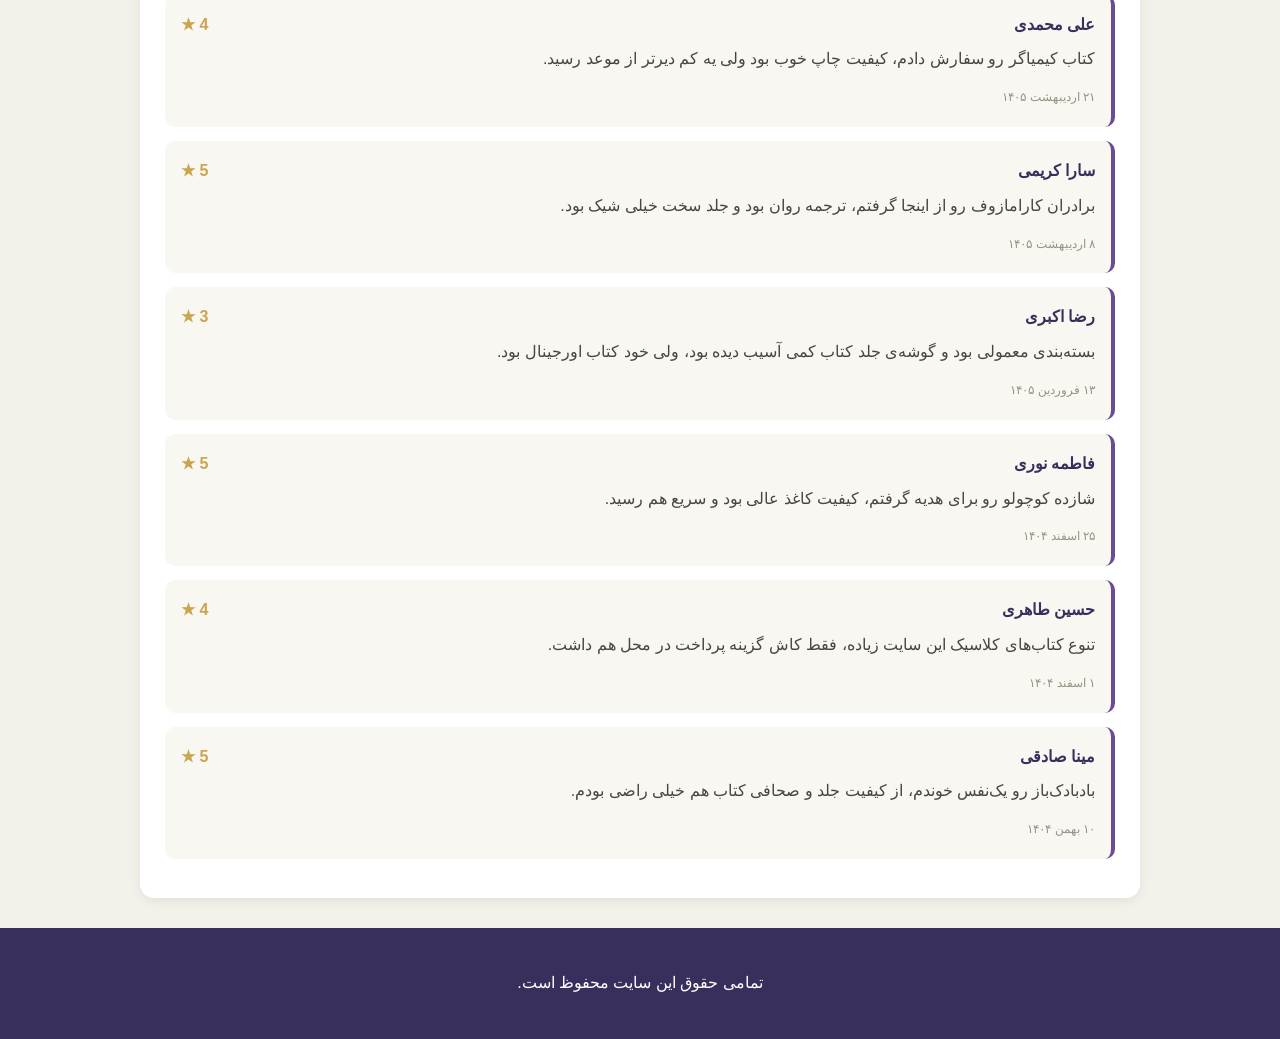
==== commit 15573f57: "Add files via upload" ====
--- a/index.html
+++ b/index.html
@@ -12,6 +12,8 @@
     <nav id="nav-menu">
         <a href="homework.html">تکلیف 🛒</a>
         <a href="person.html">2تکلیف 🛒</a>
+        <a href="tamrin.html">2تمرین🛒</a>
+        <a href="4.html">3تمرین🛒</a>
     </nav>
 
     <header id="header">
@@ -401,4 +403,4 @@
 
 </body>
 
-</html>
+</html>
--- a/style.css
+++ b/style.css
@@ -314,4 +314,4 @@
     color: #c9a54e;
     font-weight: bold;
     font-size: 13px;
-}
+}
